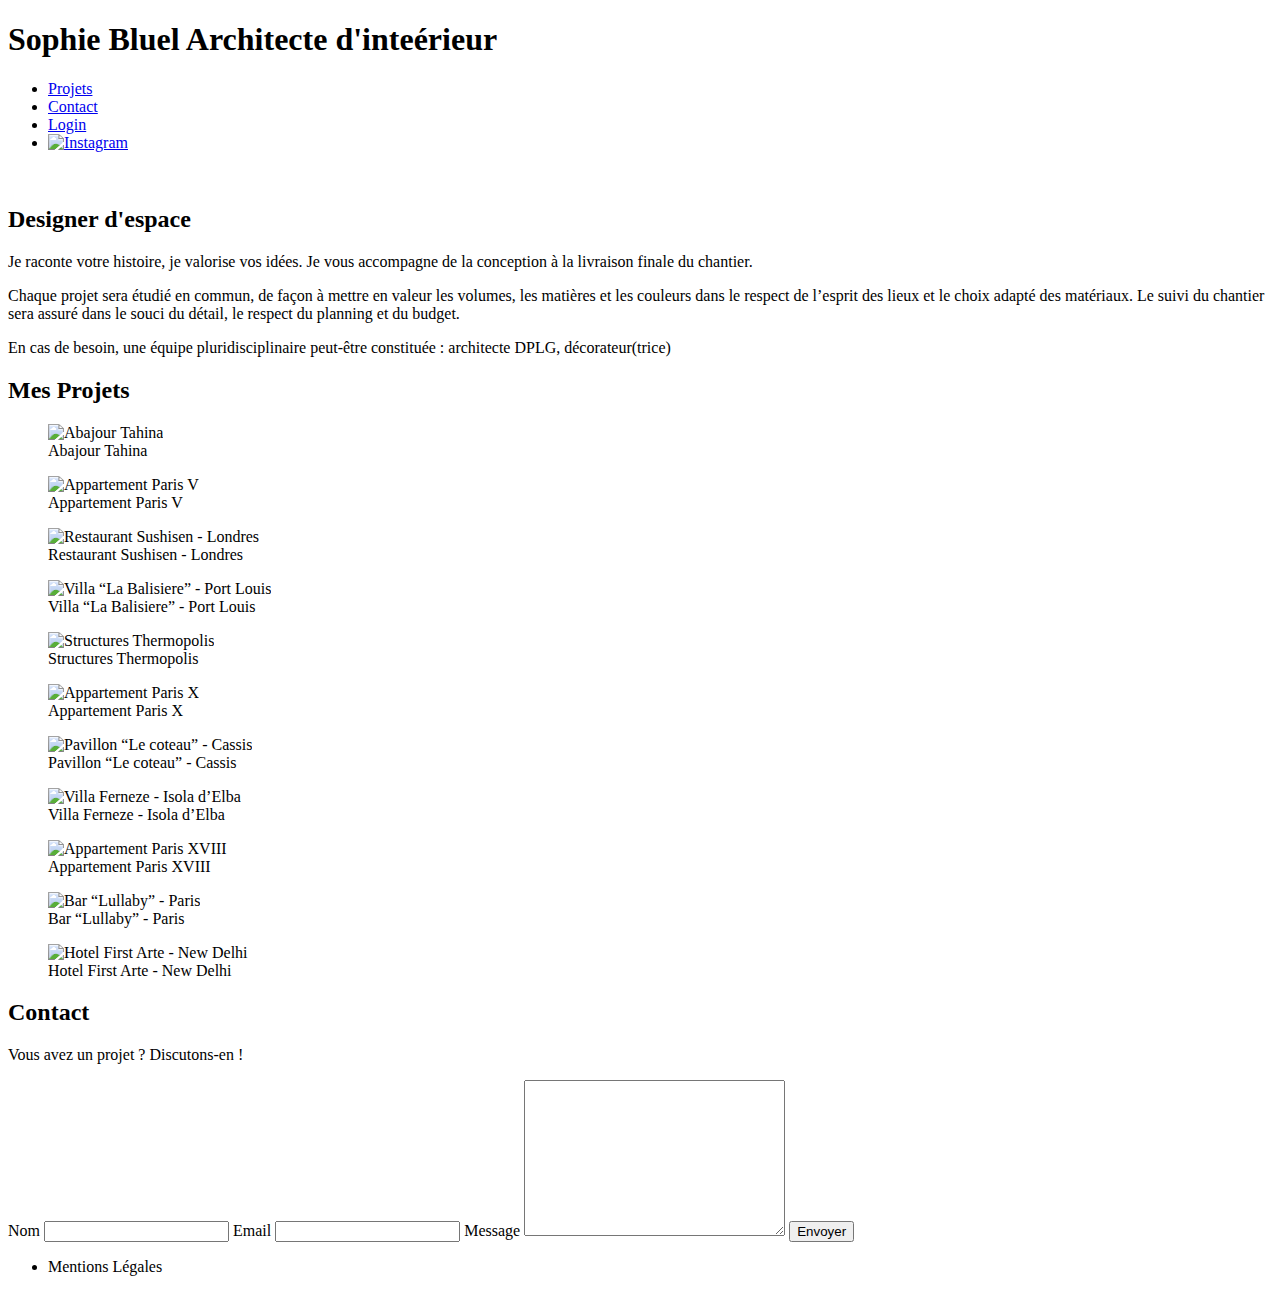
==== FrontEnd/index.html @ d35d23b6 "Création de la page Login" ====
<!DOCTYPE html>
<html lang="fr">
<head>
	<meta charset="UTF-8">
	<title>Sophie Bluel - Architecte d'intérieur</title>
	<meta name="viewport" content="width=device-width, initial-scale=1.0">
	<link rel="preconnect" href="https://fonts.googleapis.com">
	<link rel="preconnect" href="https://fonts.gstatic.com" crossorigin>
	<link href="https://fonts.googleapis.com/css2?family=Syne:wght@700;800&family=Work+Sans&display=swap" rel="stylesheet">
	<meta name="description" content="">
	<link rel="stylesheet" href="./assets/style.css">
	<script src="./assets/script.js"></script>
</head>
<body>
<header>
	<h1>Sophie Bluel <span>Architecte d'inteérieur</span></h1>
	<nav>
		<ul>
			<li><a href="#">Projets</a></li>
			<li><a href="#">Contact</a></li>
			<li><a href="./login.html">Login</a></li>
			<li><a href="#"><img src="./assets/icons/instagram.png" alt="Instagram"></a></li>
		</ul>
	</nav>
</header>
<main>
	<section id="introduction">
		<figure>
			<img src="./assets/images/sophie-bluel.png" alt="">
		</figure>
		<article>
			<h2>Designer d'espace</h2>
			<p>Je raconte votre histoire, je valorise vos idées. Je vous accompagne de la conception à la livraison finale du chantier.</p>
			<p>Chaque projet sera étudié en commun, de façon à mettre en valeur les volumes, les matières et les couleurs dans le respect de l’esprit des lieux et le choix adapté des matériaux. Le suivi du chantier sera assuré dans le souci du détail, le respect du planning et du budget.</p>
			<p>En cas de besoin, une équipe pluridisciplinaire peut-être constituée : architecte DPLG, décorateur(trice)</p>
		</article>
	</section>
	<section id="portfolio">
		<h2>Mes Projets</h2>
		<div  class="gallery">
			<figure>
				<img src="assets/images/abajour-tahina.png" alt="Abajour Tahina">
				<figcaption>Abajour Tahina</figcaption>
			</figure>
			<figure>
				<img src="assets/images/appartement-paris-v.png" alt="Appartement Paris V">
				<figcaption>Appartement Paris V</figcaption>
			</figure>
			<figure>
				<img src="assets/images/restaurant-sushisen-londres.png" alt="Restaurant Sushisen - Londres">
				<figcaption>Restaurant Sushisen - Londres</figcaption>
			</figure>
			<figure>
				<img src="assets/images/la-balisiere.png" alt="Villa “La Balisiere” - Port Louis">
				<figcaption>Villa “La Balisiere” - Port Louis</figcaption>
			</figure>
			<figure>
				<img src="assets/images/structures-thermopolis.png" alt="Structures Thermopolis">
				<figcaption>Structures Thermopolis</figcaption>
			</figure>
			<figure>
				<img src="assets/images/appartement-paris-x.png" alt="Appartement Paris X">
				<figcaption>Appartement Paris X</figcaption>
			</figure>
			<figure>
				<img src="assets/images/le-coteau-cassis.png" alt="Pavillon “Le coteau” - Cassis">
				<figcaption>Pavillon “Le coteau” - Cassis</figcaption>
			</figure>
			<figure>
				<img src="assets/images/villa-ferneze.png" alt="Villa Ferneze - Isola d’Elba">
				<figcaption>Villa Ferneze - Isola d’Elba</figcaption>
			</figure>
			<figure>
				<img src="assets/images/appartement-paris-xviii.png" alt="Appartement Paris XVIII">
				<figcaption>Appartement Paris XVIII</figcaption>
			</figure>
			<figure>
				<img src="assets/images/bar-lullaby-paris.png" alt="Bar “Lullaby” - Paris">
				<figcaption>Bar “Lullaby” - Paris</figcaption>
			</figure>
			<figure>
				<img src="assets/images/hotel-first-arte-new-delhi.png" alt="Hotel First Arte - New Delhi">
				<figcaption>Hotel First Arte - New Delhi</figcaption>
			</figure>
		</div>
	</section>
	<section id="contact">
		<h2>Contact</h2>
		<p>Vous avez un projet ? Discutons-en !</p>
		<form action="#" method="post">
			<label for="name">Nom</label>
			<input type="text" name="name" id="name">
			<label for="email">Email</label>
			<input type="email" name="email" id="email">
			<label for="message">Message</label>
			<textarea name="message" id="message" cols="30" rows="10"></textarea>
			<input type="submit" value="Envoyer">
		</form>
	</section>
</main>

<footer>
	<nav>
		<ul>
			<li>Mentions Légales</li>
		</ul>
	</nav>
</footer>
</body>
</html>
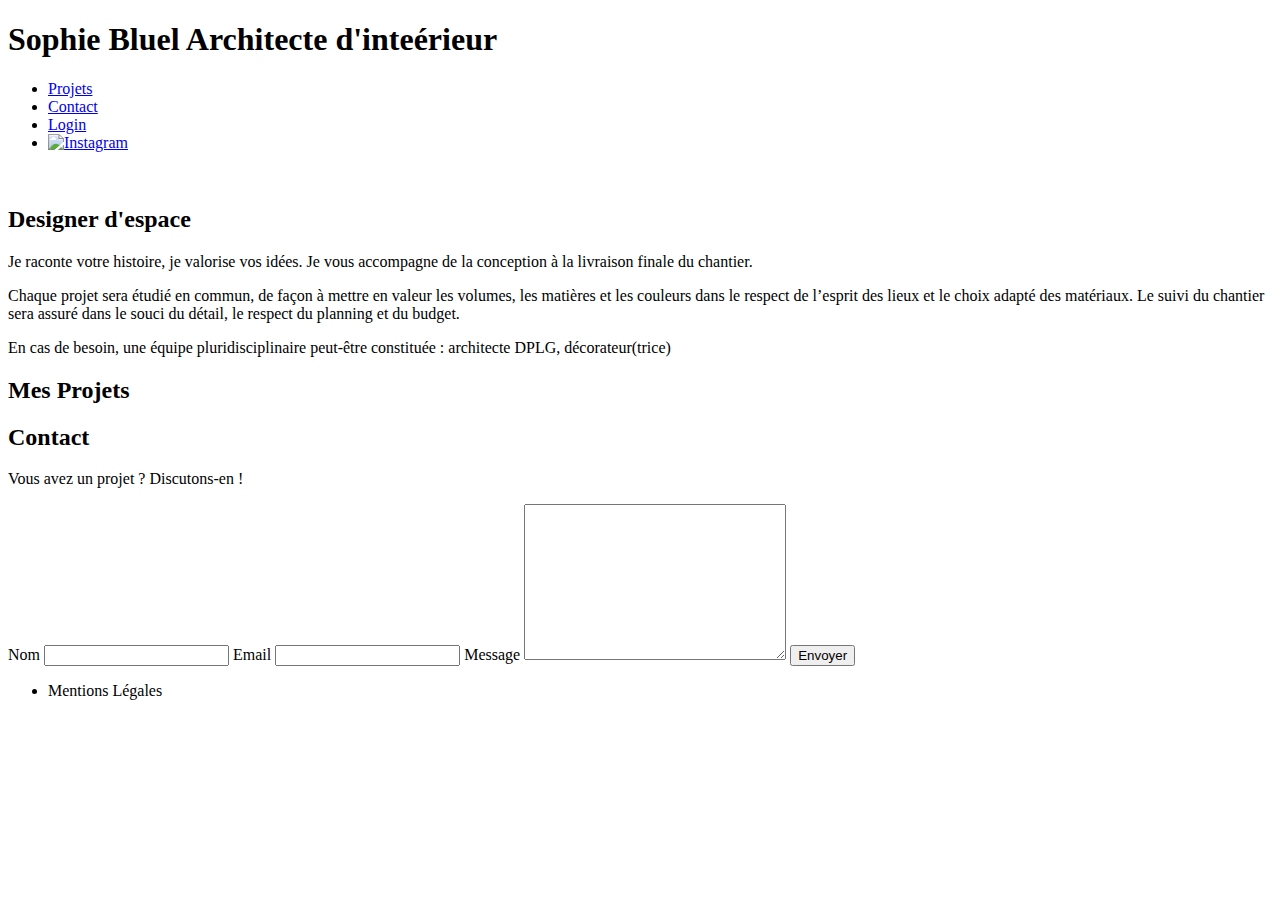
==== commit d12d5120: "Ajout de la page de connexion plus connexion a l'api pour le login OK" ====
--- a/FrontEnd/index.html
+++ b/FrontEnd/index.html
@@ -38,50 +38,7 @@
 	<section id="portfolio">
 		<h2>Mes Projets</h2>
 		<div  class="gallery">
-			<figure>
-				<img src="assets/images/abajour-tahina.png" alt="Abajour Tahina">
-				<figcaption>Abajour Tahina</figcaption>
-			</figure>
-			<figure>
-				<img src="assets/images/appartement-paris-v.png" alt="Appartement Paris V">
-				<figcaption>Appartement Paris V</figcaption>
-			</figure>
-			<figure>
-				<img src="assets/images/restaurant-sushisen-londres.png" alt="Restaurant Sushisen - Londres">
-				<figcaption>Restaurant Sushisen - Londres</figcaption>
-			</figure>
-			<figure>
-				<img src="assets/images/la-balisiere.png" alt="Villa “La Balisiere” - Port Louis">
-				<figcaption>Villa “La Balisiere” - Port Louis</figcaption>
-			</figure>
-			<figure>
-				<img src="assets/images/structures-thermopolis.png" alt="Structures Thermopolis">
-				<figcaption>Structures Thermopolis</figcaption>
-			</figure>
-			<figure>
-				<img src="assets/images/appartement-paris-x.png" alt="Appartement Paris X">
-				<figcaption>Appartement Paris X</figcaption>
-			</figure>
-			<figure>
-				<img src="assets/images/le-coteau-cassis.png" alt="Pavillon “Le coteau” - Cassis">
-				<figcaption>Pavillon “Le coteau” - Cassis</figcaption>
-			</figure>
-			<figure>
-				<img src="assets/images/villa-ferneze.png" alt="Villa Ferneze - Isola d’Elba">
-				<figcaption>Villa Ferneze - Isola d’Elba</figcaption>
-			</figure>
-			<figure>
-				<img src="assets/images/appartement-paris-xviii.png" alt="Appartement Paris XVIII">
-				<figcaption>Appartement Paris XVIII</figcaption>
-			</figure>
-			<figure>
-				<img src="assets/images/bar-lullaby-paris.png" alt="Bar “Lullaby” - Paris">
-				<figcaption>Bar “Lullaby” - Paris</figcaption>
-			</figure>
-			<figure>
-				<img src="assets/images/hotel-first-arte-new-delhi.png" alt="Hotel First Arte - New Delhi">
-				<figcaption>Hotel First Arte - New Delhi</figcaption>
-			</figure>
+	
 		</div>
 	</section>
 	<section id="contact">
@@ -107,4 +64,4 @@
 	</nav>
 </footer>
 </body>
-</html>
+</html>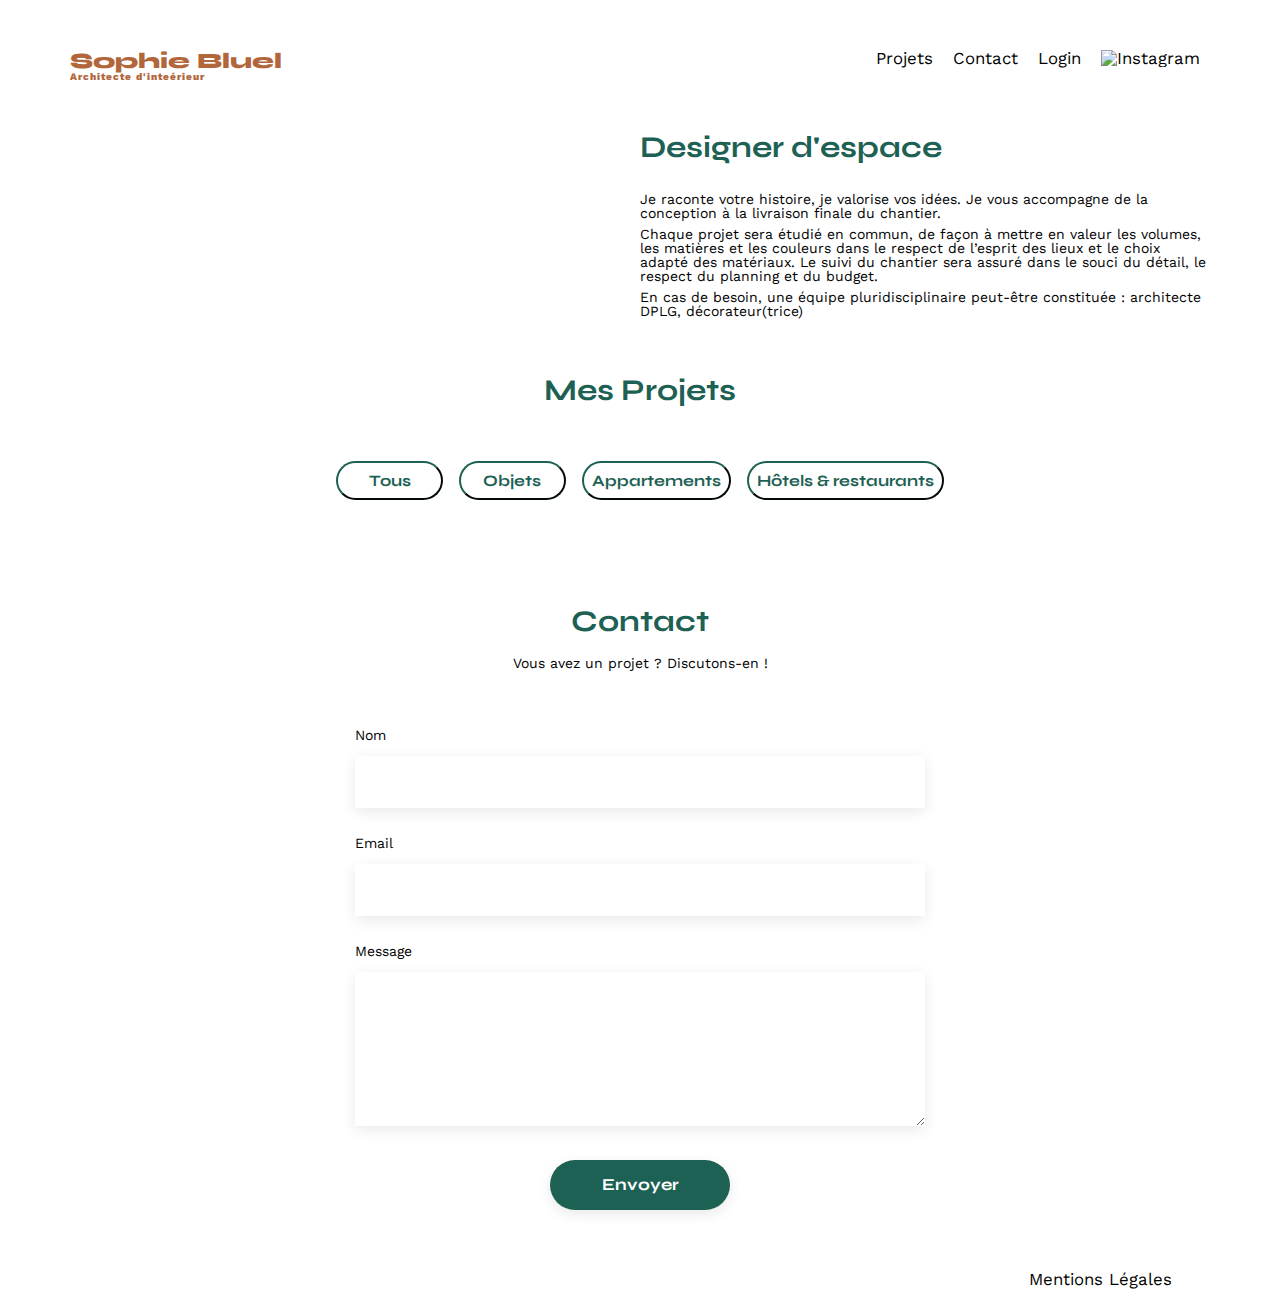
==== commit e850eb34: "Ajout des boutons filtres" ====
--- a/FrontEnd/index.html
+++ b/FrontEnd/index.html
@@ -36,9 +36,15 @@
 		</article>
 	</section>
 	<section id="portfolio">
-		<h2>Mes Projets</h2>
+		<h2 >Mes Projets</h2>
+		<div class="filter">
+		<button id="tous" 
+		class="filter_btn">Tous</button>
+		<button id="Objets" class="filter_btn">Objets</button>
+		<button id="Appartements" class="filter_btn">Appartements</button>
+		<button id="HotelsEtRestaurants" class="filter_btn">Hôtels & restaurants</button>
+		</div>
 		<div  class="gallery">
-	
 		</div>
 	</section>
 	<section id="contact">
--- a/FrontEnd/assets/style.css
+++ b/FrontEnd/assets/style.css
@@ -0,0 +1,213 @@
+/* http://meyerweb.com/eric/tools/css/reset/
+   v2.0 | 20110126
+   License: none (public domain)
+*/
+
+html, body, div, span, applet, object, iframe,
+h1, h2, h3, h4, h5, h6, p, blockquote, pre,
+a, abbr, acronym, address, big, cite, code,
+del, dfn, em, img, ins, kbd, q, s, samp,
+small, strike, strong, sub, sup, tt, var,
+b, u, i, center,
+dl, dt, dd, ol, ul, li,
+fieldset, form, label, legend,
+table, caption, tbody, tfoot, thead, tr, th, td,
+article, aside, canvas, details, embed,
+figure, figcaption, footer, header, hgroup,
+menu, nav, output, ruby, section, summary,
+time, mark, audio, video {
+	margin: 0;
+	padding: 0;
+	border: 0;
+	font-size: 100%;
+	font: inherit;
+	vertical-align: baseline;
+}
+/* HTML5 display-role reset for older browsers */
+article, aside, details, figcaption, figure,
+footer, header, hgroup, menu, nav, section {
+	display: block;
+}
+body {
+	line-height: 1;
+}
+ol, ul {
+	list-style: none;
+}
+blockquote, q {
+	quotes: none;
+}
+blockquote:before, blockquote:after,
+q:before, q:after {
+	content: '';
+	content: none;
+}
+table {
+	border-collapse: collapse;
+	border-spacing: 0;
+}
+/** end reset css**/
+body {
+	max-width: 1140px;
+	margin:auto;
+	font-family: 'Work Sans' ;
+	font-size: 14px;
+}
+header {
+	display: flex;
+	justify-content: space-between;
+	margin: 50px 0
+}
+section {
+	margin: 50px 0
+}
+
+h1{
+	display: flex;
+	flex-direction: column;
+	font-family: 'Syne';
+	font-size: 22px;
+	font-weight: 800;
+	color: #B1663C
+}
+
+h1 > span {
+	font-family: 'Work Sans';
+	font-size:10px;
+	letter-spacing: 0.1em;
+;
+}
+
+h2{
+	font-family: 'Syne';
+	font-weight: 700;
+	font-size: 30px;
+	color: #1D6154;
+}
+nav ul {
+	display: flex;
+	align-items: center;
+	list-style-type: none;
+}
+nav ul a{
+	text-decoration: none;
+	color: black;
+}
+nav li {
+	padding: 0 10px;
+	font-size: 1.2em;
+}
+
+li:hover {
+	color: #B1663C;
+	cursor: pointer;
+}
+#introduction {
+	display: flex;
+	align-items: center;
+}
+#introduction figure {
+	flex: 1
+}
+#introduction img {
+	display: block;
+	margin: auto;
+	width: 80%;
+}
+
+#introduction article {
+	flex: 1
+}
+#introduction h2 {
+	margin-bottom: 1em;
+}
+
+#introduction p {
+	margin-bottom: 0.5em;
+}
+#portfolio h2 {
+	text-align: center;
+	margin-bottom: 1em;
+}
+.filter{
+	display: flex;
+	justify-content: center;
+	gap: 1rem;
+	align-items: center;
+	margin-top: 4em;
+	margin-bottom: 4em;
+}
+.filter_btn{
+	background-color: transparent;
+	border-radius: 60px;
+	border-color: #1D6154;
+	color: #1D6154;
+	padding: 0.5em;
+	aspect-ratio: 16/3;
+
+	font-family:"Syne";
+	font-weight: 700;
+	font-size: 16px;
+	line-height: 19.2px;
+}
+.gallery {
+	width: 100%;
+	display: grid;
+	grid-template-columns: 1fr 1fr 1fr;
+	grid-column-gap: 20px;
+	grid-row-gap: 20px;
+}
+
+.gallery img {
+	width: 100%;
+
+}
+#contact {
+	width: 50%;
+margin: auto;
+}
+#contact > * {
+	text-align: center;
+
+}
+#contact h2{
+	margin-bottom: 20px;
+}
+#contact form {
+	text-align: left;
+	margin-top:30px;
+	display: flex;
+	flex-direction: column;
+}
+
+#contact input {
+	height: 50px;
+	font-size: 1.2em;
+	border: none;
+	box-shadow: 0px 4px 14px rgba(0, 0, 0, 0.09);
+}
+#contact label {
+	margin: 2em 0 1em 0;
+}
+#contact textarea {
+	border: none;
+	box-shadow: 0px 4px 14px rgba(0, 0, 0, 0.09);
+}
+
+input[type="submit"]{
+	font-family: 'Syne';
+	font-weight: 700;
+	color: white;
+	background-color: #1D6154;
+	margin : 2em auto ;
+	width: 180px;
+	text-align: center;
+	border-radius: 60px ;
+}
+
+footer nav ul {
+	display: flex;
+	justify-content: flex-end;
+	margin: 2em
+}
+
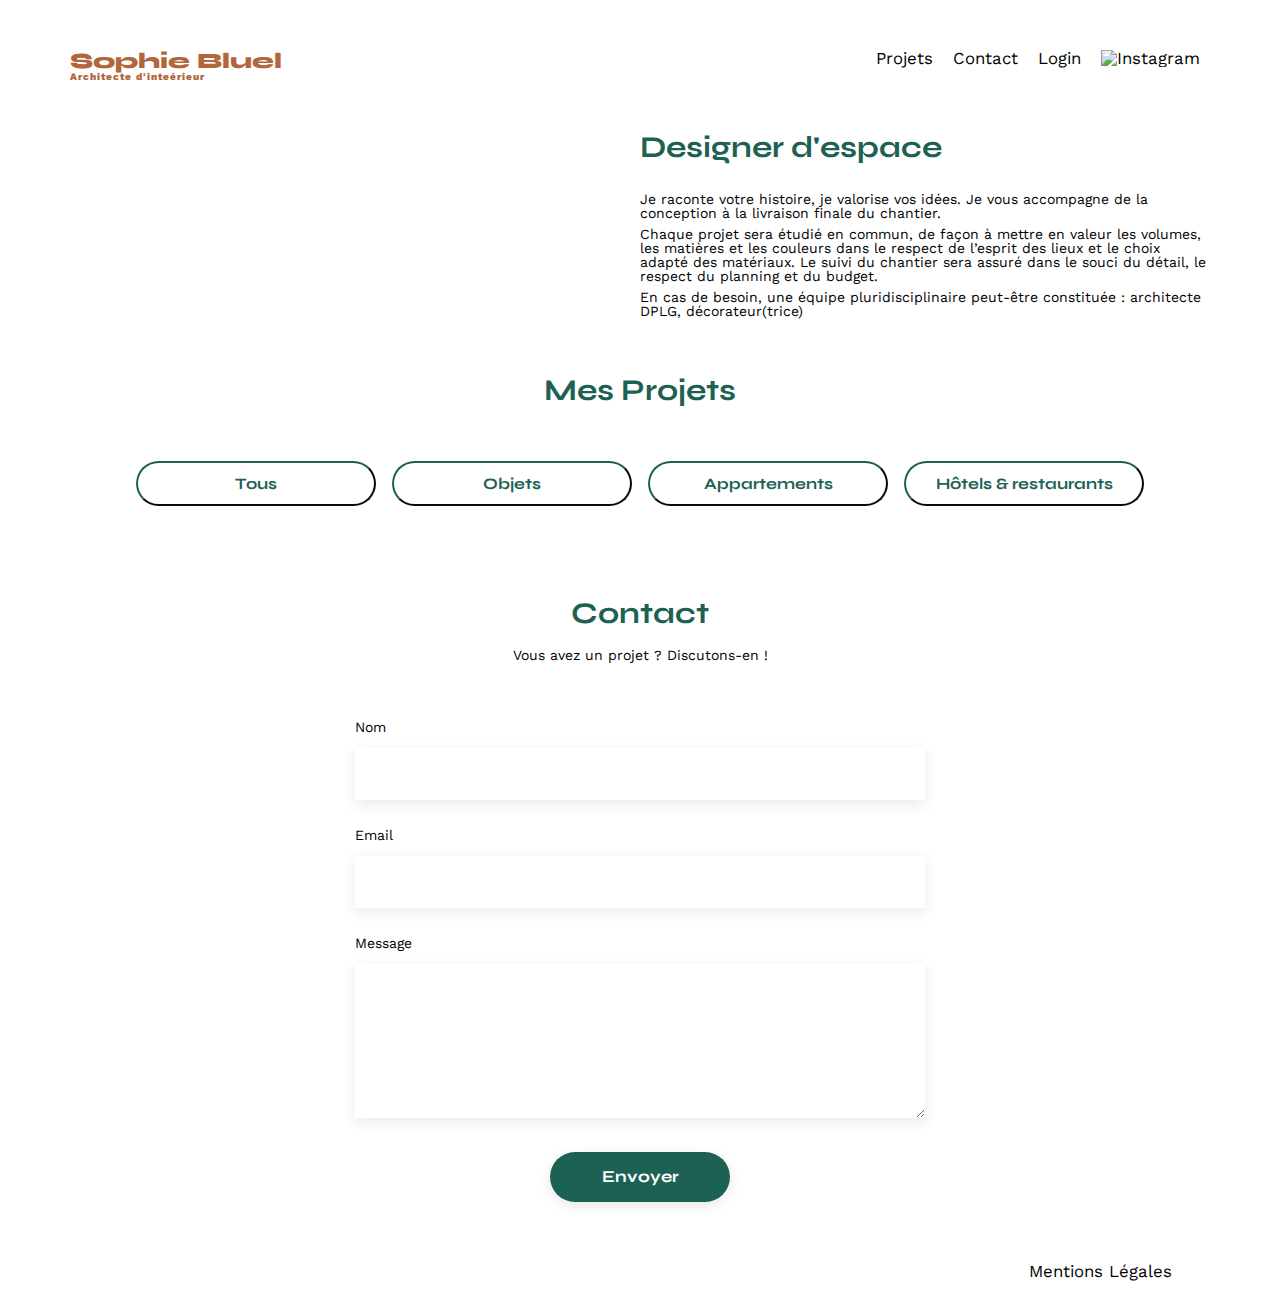
==== commit 0830aa27: "Mise en place des element pour les fonction ajout" ====
--- a/FrontEnd/index.html
+++ b/FrontEnd/index.html
@@ -9,16 +9,16 @@
 	<link href="https://fonts.googleapis.com/css2?family=Syne:wght@700;800&family=Work+Sans&display=swap" rel="stylesheet">
 	<meta name="description" content="">
 	<link rel="stylesheet" href="./assets/style.css">
-	<script src="./assets/script.js"></script>
+	
 </head>
 <body>
-<header>
+<header id="header">
 	<h1>Sophie Bluel <span>Architecte d'inteérieur</span></h1>
 	<nav>
 		<ul>
 			<li><a href="#">Projets</a></li>
 			<li><a href="#">Contact</a></li>
-			<li><a href="./login.html">Login</a></li>
+			<li id="login"><a href="./login.html">Login</a></li>
 			<li><a href="#"><img src="./assets/icons/instagram.png" alt="Instagram"></a></li>
 		</ul>
 	</nav>
@@ -36,15 +36,15 @@
 		</article>
 	</section>
 	<section id="portfolio">
-		<h2 >Mes Projets</h2>
-		<div class="filter">
-		<button id="tous" 
+		<h2 id="projets">Mes Projets</h2>
+		<div id="filters">
+		<button id="Tous" 
 		class="filter_btn">Tous</button>
 		<button id="Objets" class="filter_btn">Objets</button>
 		<button id="Appartements" class="filter_btn">Appartements</button>
-		<button id="HotelsEtRestaurants" class="filter_btn">Hôtels & restaurants</button>
+		<button id="Hotels&Restaurants" class="filter_btn">Hôtels & restaurants</button>
 		</div>
-		<div  class="gallery">
+		<div id="gallery" class="gallery">
 		</div>
 	</section>
 	<section id="contact">
@@ -69,5 +69,6 @@
 		</ul>
 	</nav>
 </footer>
+<script src="./assets/script.js"></script>
 </body>
 </html>--- a/FrontEnd/assets/style.css
+++ b/FrontEnd/assets/style.css
@@ -28,6 +28,7 @@
 footer, header, hgroup, menu, nav, section {
 	display: block;
 }
+
 body {
 	line-height: 1;
 }
@@ -105,6 +106,7 @@
 #introduction {
 	display: flex;
 	align-items: center;
+	position: relative;
 }
 #introduction figure {
 	flex: 1
@@ -114,7 +116,10 @@
 	margin: auto;
 	width: 80%;
 }
-
+figure .modifier{
+	margin-left: 3.5rem;
+	margin-top: 1rem;
+}
 #introduction article {
 	flex: 1
 }
@@ -129,13 +134,14 @@
 	text-align: center;
 	margin-bottom: 1em;
 }
-.filter{
-	display: flex;
+#filters{
+	display: flex;
+	flex-wrap: wrap;
 	justify-content: center;
 	gap: 1rem;
 	align-items: center;
 	margin-top: 4em;
-	margin-bottom: 4em;
+	margin-bottom: 3em;
 }
 .filter_btn{
 	background-color: transparent;
@@ -144,11 +150,26 @@
 	color: #1D6154;
 	padding: 0.5em;
 	aspect-ratio: 16/3;
+	display: flex;
+	justify-content: center;
+	align-items: center;
+	width: 15rem;
+  
 
 	font-family:"Syne";
 	font-weight: 700;
 	font-size: 16px;
 	line-height: 19.2px;
+}
+.filter_btn:hover{
+	background-color: #1D6154;
+	color: white;
+	cursor: pointer;
+}
+.filter_btn.active{
+	background-color: #1D6154;
+	color: white;
+	cursor: pointer;
 }
 .gallery {
 	width: 100%;
@@ -211,3 +232,41 @@
 	margin: 2em
 }
 
+
+
+/***********************************/
+.modifier{
+	
+	
+
+}
+
+
+
+/***************************************
+
+/*EDITION MODE*/
+.editionMode{
+	display: flex;
+	align-items: center;
+	justify-content: center;
+	background-color: black;
+	gap: 1rem;
+	padding-top: 0.5rem;
+	padding-bottom: 0.5rem;
+}
+.editionMode p{
+	color: white;
+}
+
+.editionMode button{
+	background-color: white;
+	border-radius: 60px;
+	border-color: white;
+	padding: 0.3em;
+	aspect-ratio: 16/3;
+	text-align: center;
+
+	font-family:"Syne";
+
+}